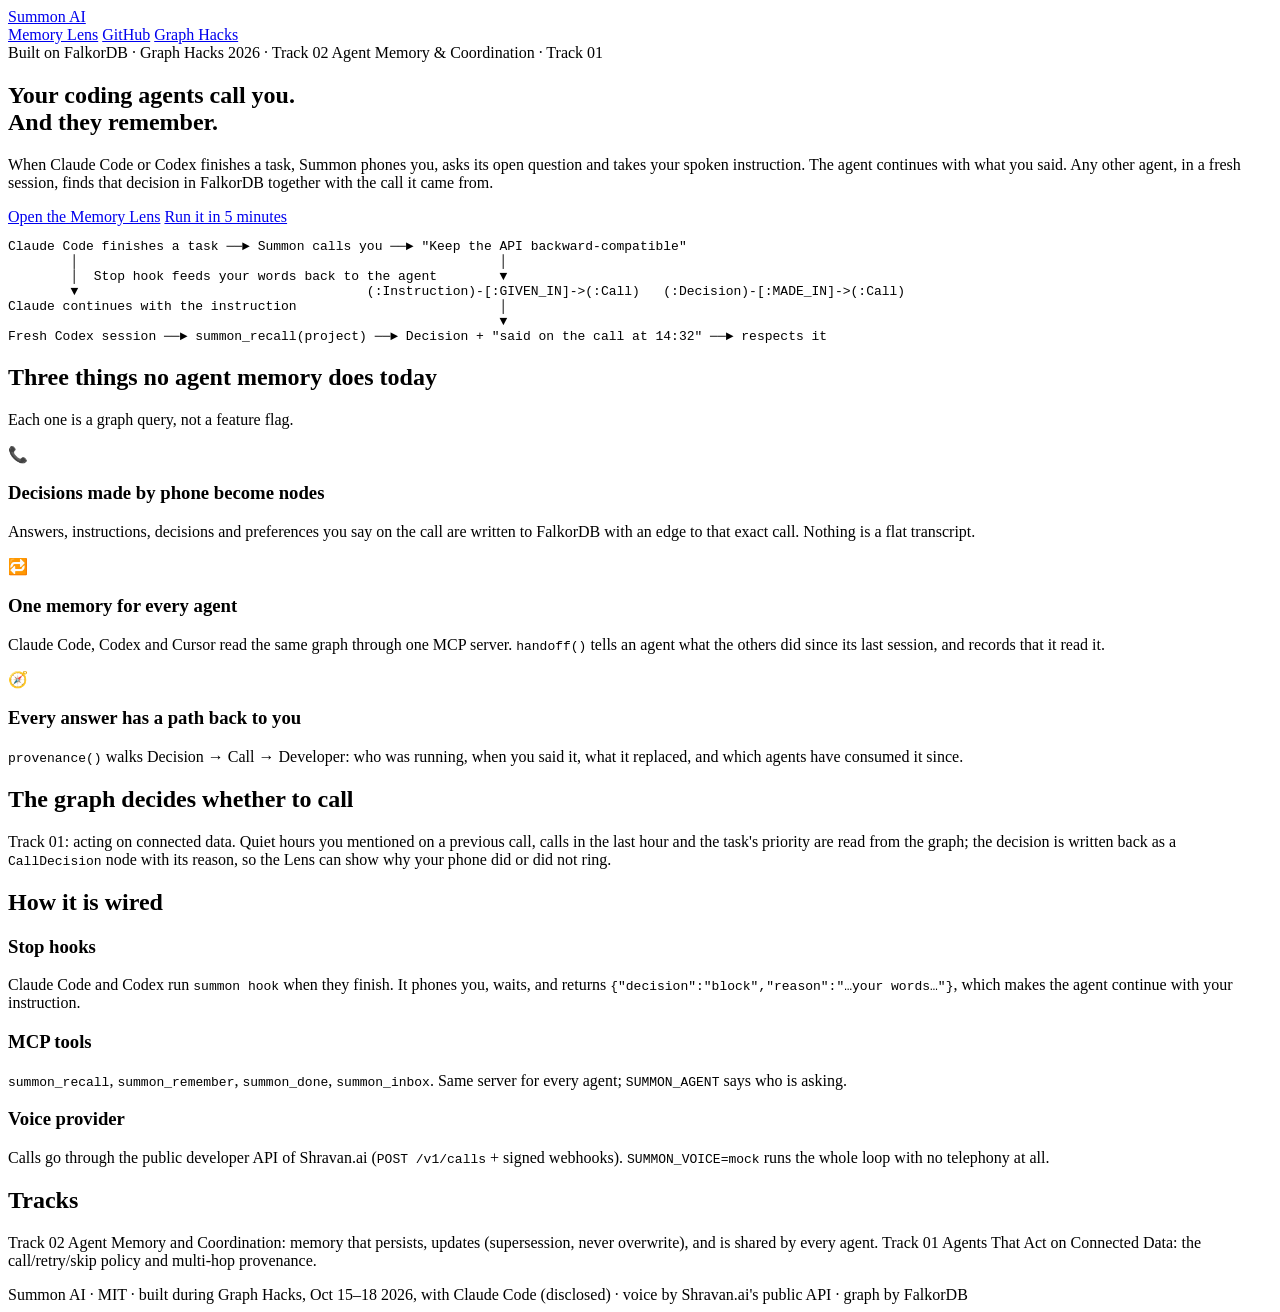
==== web/index.html @ 1d6774e5 "Stop-hook loop proven with Claude Code; Memory Lens, landing page, daemon, deploy files Real run: Cl" ====
<!doctype html>
<html lang="en">
<head>
<meta charset="utf-8">
<meta name="viewport" content="width=device-width, initial-scale=1">
<title>Summon AI</title>
<meta name="description" content="Your coding agents share one memory in FalkorDB, and every decision traces back to you, by phone.">
<link rel="preconnect" href="https://fonts.googleapis.com">
<link href="https://fonts.googleapis.com/css2?family=Inter:wght@400;500;600;800&family=JetBrains+Mono:wght@400;600&display=swap" rel="stylesheet">
<link rel="stylesheet" href="/static/styles.css">
</head>
<body>
<div class="wrap">
  <nav class="nav">
    <a class="brand" href="/"><span class="dot"></span>Summon AI</a>
    <div class="links">
      <a href="/lens">Memory Lens</a>
      <a href="https://github.com/Satvik20Pandey/summon-ai">GitHub</a>
      <a href="https://www.wemakedevs.org/hackathons/falkordb">Graph Hacks</a>
    </div>
  </nav>

  <section class="hero">
    <div class="pill">Built on FalkorDB · Graph Hacks 2026 · Track 02 Agent Memory &amp; Coordination · Track 01</div>
    <h1>Your coding agents <span>call you</span>.<br>And they <span>remember</span>.</h1>
    <p>When Claude Code or Codex finishes a task, Summon phones you, asks its open question and takes your spoken instruction. The agent continues with what you said. Any other agent, in a fresh session, finds that decision in FalkorDB together with the call it came from.</p>
    <a class="btn" href="/lens">Open the Memory Lens</a>
    <a class="btn ghost" href="https://github.com/Satvik20Pandey/summon-ai#run-it-locally-in-5-minutes-no-accounts-needed">Run it in 5 minutes</a>
  </section>

  <div class="flow"><pre>Claude Code finishes a task ──► Summon calls you ──► "Keep the API backward-compatible"
        │                                                      │
        │  Stop hook feeds your words back to the agent        ▼
        ▼                                     (:Instruction)-[:GIVEN_IN]->(:Call)   (:Decision)-[:MADE_IN]->(:Call)
Claude continues with the instruction                          │
                                                               ▼
Fresh Codex session ──► summon_recall(project) ──► Decision + "said on the call at 14:32" ──► respects it</pre></div>

  <h2>Three things no agent memory does today</h2>
  <p class="sub">Each one is a graph query, not a feature flag.</p>
  <div class="grid">
    <div class="card"><div class="k">📞</div><h3>Decisions made by phone become nodes</h3><p>Answers, instructions, decisions and preferences you say on the call are written to FalkorDB with an edge to that exact call. Nothing is a flat transcript.</p></div>
    <div class="card"><div class="k">🔁</div><h3>One memory for every agent</h3><p>Claude Code, Codex and Cursor read the same graph through one MCP server. <code>handoff()</code> tells an agent what the others did since its last session, and records that it read it.</p></div>
    <div class="card"><div class="k">🧭</div><h3>Every answer has a path back to you</h3><p><code>provenance()</code> walks Decision → Call → Developer: who was running, when you said it, what it replaced, and which agents have consumed it since.</p></div>
  </div>

  <h2>The graph decides whether to call</h2>
  <p class="sub">Track 01: acting on connected data. Quiet hours you mentioned on a previous call, calls in the last hour and the task's priority are read from the graph; the decision is written back as a <code>CallDecision</code> node with its reason, so the Lens can show why your phone did or did not ring.</p>

  <h2>How it is wired</h2>
  <div class="grid">
    <div class="card"><h3>Stop hooks</h3><p>Claude Code and Codex run <code>summon hook</code> when they finish. It phones you, waits, and returns <code>{"decision":"block","reason":"…your words…"}</code>, which makes the agent continue with your instruction.</p></div>
    <div class="card"><h3>MCP tools</h3><p><code>summon_recall</code>, <code>summon_remember</code>, <code>summon_done</code>, <code>summon_inbox</code>. Same server for every agent; <code>SUMMON_AGENT</code> says who is asking.</p></div>
    <div class="card"><h3>Voice provider</h3><p>Calls go through the public developer API of Shravan.ai (<code>POST /v1/calls</code> + signed webhooks). <code>SUMMON_VOICE=mock</code> runs the whole loop with no telephony at all.</p></div>
  </div>

  <h2>Tracks</h2>
  <p class="sub"><span class="tag t2">Track 02</span> Agent Memory and Coordination: memory that persists, updates (supersession, never overwrite), and is shared by every agent. <span class="tag t1">Track 01</span> Agents That Act on Connected Data: the call/retry/skip policy and multi-hop provenance.</p>

  <div class="footer">Summon AI · MIT · built during Graph Hacks, Oct 15–18 2026, with Claude Code (disclosed) · voice by Shravan.ai's public API · graph by FalkorDB</div>
</div>
</body>
</html>
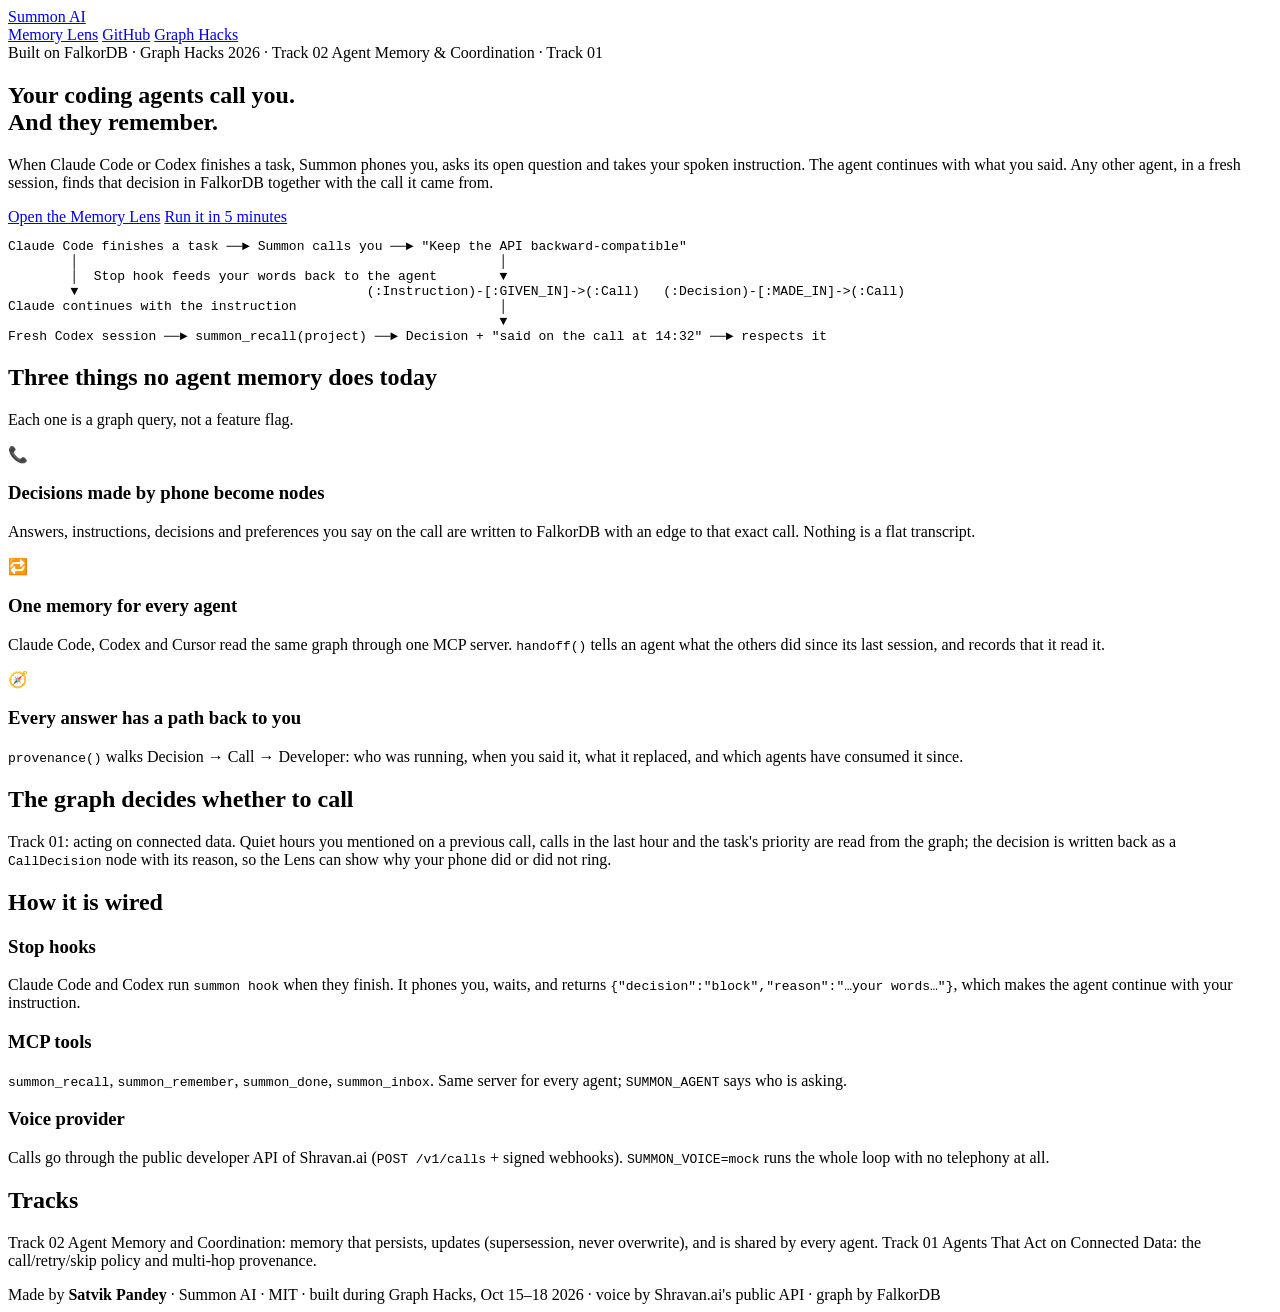
==== commit fb4a6bd1: "Author credits; stop tracking machine-specific agent configs in the demo repo" ====
--- a/web/index.html
+++ b/web/index.html
@@ -15,7 +15,7 @@
     <a class="brand" href="/"><span class="dot"></span>Summon AI</a>
     <div class="links">
       <a href="/lens">Memory Lens</a>
-      <a href="https://github.com/Satvik20Pandey/summon-ai">GitHub</a>
+      <a href="https://github.com/Satvik20Pandey/Summon-AI">GitHub</a>
       <a href="https://www.wemakedevs.org/hackathons/falkordb">Graph Hacks</a>
     </div>
   </nav>
@@ -25,7 +25,7 @@
     <h1>Your coding agents <span>call you</span>.<br>And they <span>remember</span>.</h1>
     <p>When Claude Code or Codex finishes a task, Summon phones you, asks its open question and takes your spoken instruction. The agent continues with what you said. Any other agent, in a fresh session, finds that decision in FalkorDB together with the call it came from.</p>
     <a class="btn" href="/lens">Open the Memory Lens</a>
-    <a class="btn ghost" href="https://github.com/Satvik20Pandey/summon-ai#run-it-locally-in-5-minutes-no-accounts-needed">Run it in 5 minutes</a>
+    <a class="btn ghost" href="https://github.com/Satvik20Pandey/Summon-AI#run-it-locally-in-5-minutes-no-accounts-needed">Run it in 5 minutes</a>
   </section>
 
   <div class="flow"><pre>Claude Code finishes a task ──► Summon calls you ──► "Keep the API backward-compatible"
@@ -57,7 +57,7 @@
   <h2>Tracks</h2>
   <p class="sub"><span class="tag t2">Track 02</span> Agent Memory and Coordination: memory that persists, updates (supersession, never overwrite), and is shared by every agent. <span class="tag t1">Track 01</span> Agents That Act on Connected Data: the call/retry/skip policy and multi-hop provenance.</p>
 
-  <div class="footer">Summon AI · MIT · built during Graph Hacks, Oct 15–18 2026, with Claude Code (disclosed) · voice by Shravan.ai's public API · graph by FalkorDB</div>
+  <div class="footer">Made by <b>Satvik Pandey</b> · Summon AI · MIT · built during Graph Hacks, Oct 15–18 2026 · voice by Shravan.ai's public API · graph by FalkorDB</div>
 </div>
 </body>
 </html>
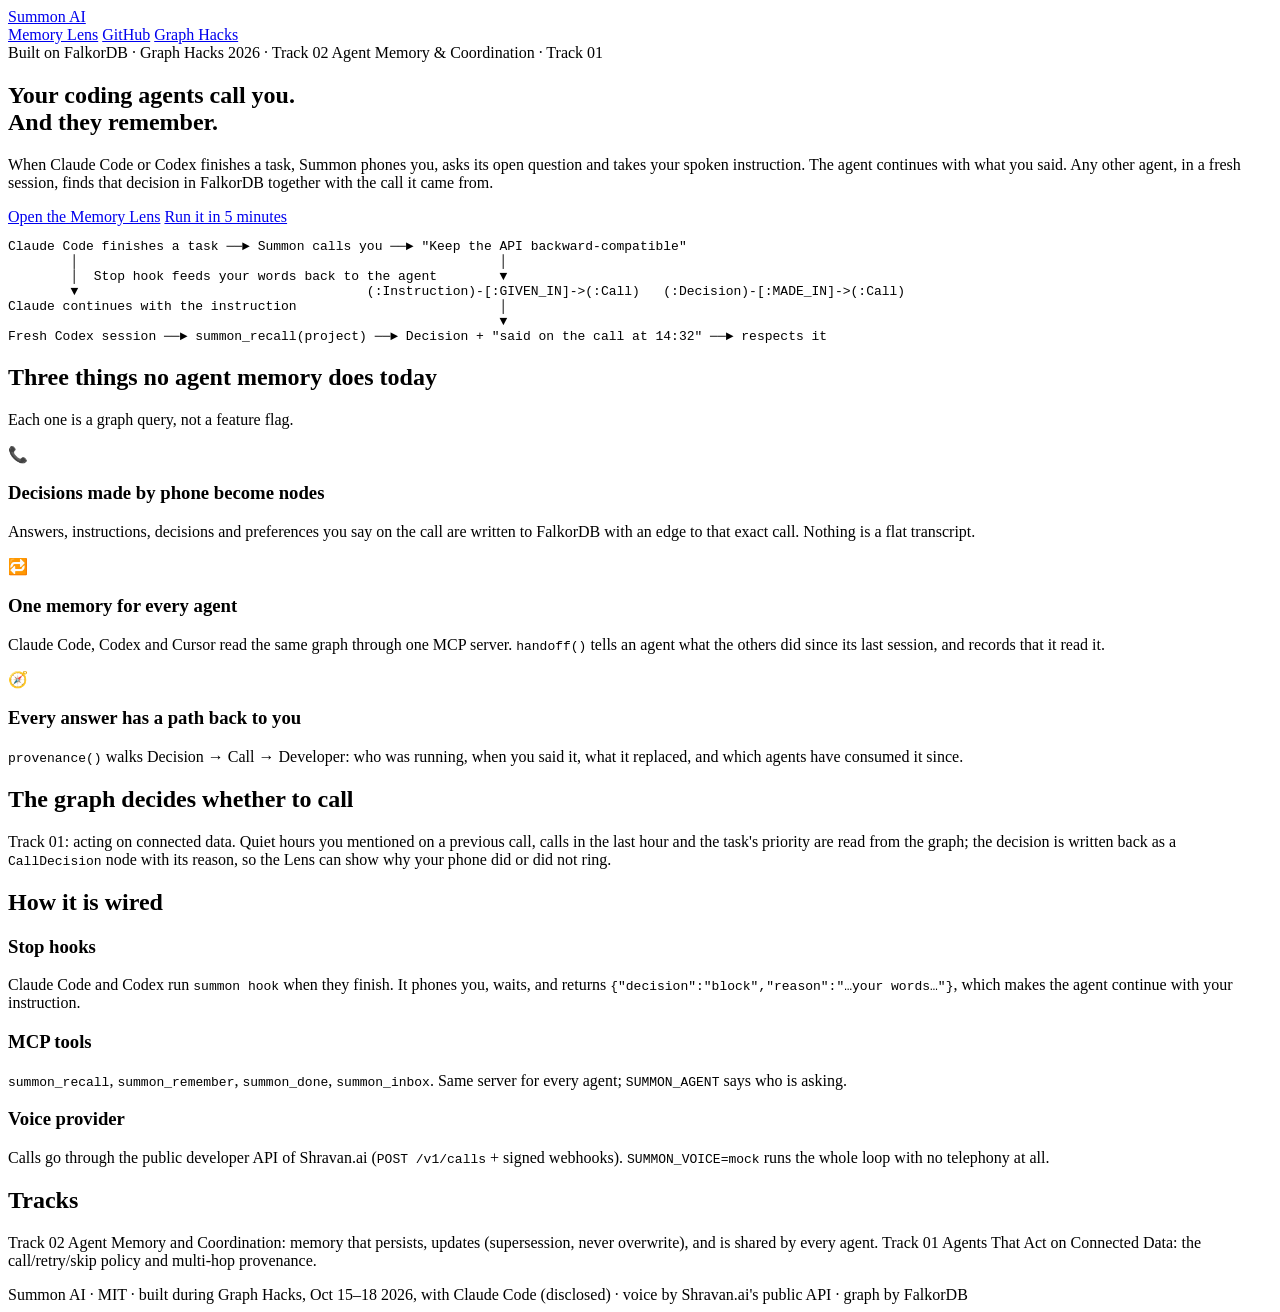
==== commit 5e6b28db: "Merge pull request #1 from Satvik20Pandey/feature/voice-loop Feature/voice loop" ====
--- a/web/index.html
+++ b/web/index.html
@@ -15,7 +15,7 @@
     <a class="brand" href="/"><span class="dot"></span>Summon AI</a>
     <div class="links">
       <a href="/lens">Memory Lens</a>
-      <a href="https://github.com/Satvik20Pandey/Summon-AI">GitHub</a>
+      <a href="https://github.com/Satvik20Pandey/summon-ai">GitHub</a>
       <a href="https://www.wemakedevs.org/hackathons/falkordb">Graph Hacks</a>
     </div>
   </nav>
@@ -25,7 +25,7 @@
     <h1>Your coding agents <span>call you</span>.<br>And they <span>remember</span>.</h1>
     <p>When Claude Code or Codex finishes a task, Summon phones you, asks its open question and takes your spoken instruction. The agent continues with what you said. Any other agent, in a fresh session, finds that decision in FalkorDB together with the call it came from.</p>
     <a class="btn" href="/lens">Open the Memory Lens</a>
-    <a class="btn ghost" href="https://github.com/Satvik20Pandey/Summon-AI#run-it-locally-in-5-minutes-no-accounts-needed">Run it in 5 minutes</a>
+    <a class="btn ghost" href="https://github.com/Satvik20Pandey/summon-ai#run-it-locally-in-5-minutes-no-accounts-needed">Run it in 5 minutes</a>
   </section>
 
   <div class="flow"><pre>Claude Code finishes a task ──► Summon calls you ──► "Keep the API backward-compatible"
@@ -57,7 +57,7 @@
   <h2>Tracks</h2>
   <p class="sub"><span class="tag t2">Track 02</span> Agent Memory and Coordination: memory that persists, updates (supersession, never overwrite), and is shared by every agent. <span class="tag t1">Track 01</span> Agents That Act on Connected Data: the call/retry/skip policy and multi-hop provenance.</p>
 
-  <div class="footer">Made by <b>Satvik Pandey</b> · Summon AI · MIT · built during Graph Hacks, Oct 15–18 2026 · voice by Shravan.ai's public API · graph by FalkorDB</div>
+  <div class="footer">Summon AI · MIT · built during Graph Hacks, Oct 15–18 2026, with Claude Code (disclosed) · voice by Shravan.ai's public API · graph by FalkorDB</div>
 </div>
 </body>
 </html>
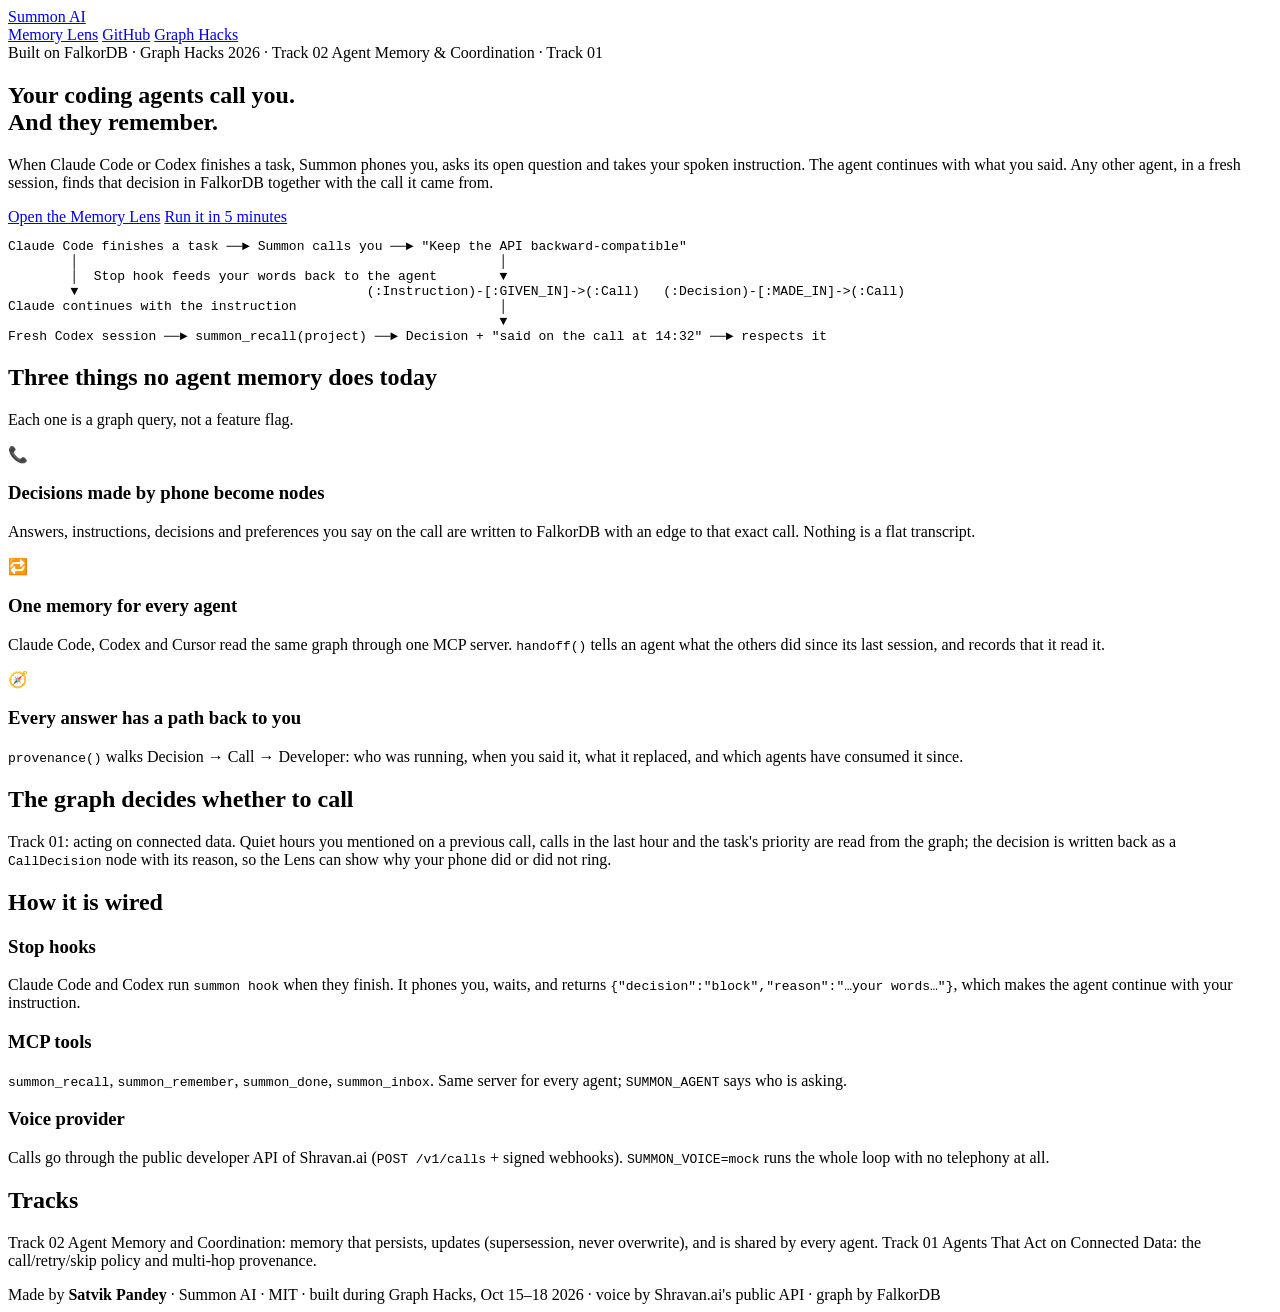
==== commit 63f8a244: "Merge pull request #2 from Satvik20Pandey/feature/inbound-docs Feature/inbound docs" ====
--- a/web/index.html
+++ b/web/index.html
@@ -15,7 +15,7 @@
     <a class="brand" href="/"><span class="dot"></span>Summon AI</a>
     <div class="links">
       <a href="/lens">Memory Lens</a>
-      <a href="https://github.com/Satvik20Pandey/summon-ai">GitHub</a>
+      <a href="https://github.com/Satvik20Pandey/Summon-AI">GitHub</a>
       <a href="https://www.wemakedevs.org/hackathons/falkordb">Graph Hacks</a>
     </div>
   </nav>
@@ -25,7 +25,7 @@
     <h1>Your coding agents <span>call you</span>.<br>And they <span>remember</span>.</h1>
     <p>When Claude Code or Codex finishes a task, Summon phones you, asks its open question and takes your spoken instruction. The agent continues with what you said. Any other agent, in a fresh session, finds that decision in FalkorDB together with the call it came from.</p>
     <a class="btn" href="/lens">Open the Memory Lens</a>
-    <a class="btn ghost" href="https://github.com/Satvik20Pandey/summon-ai#run-it-locally-in-5-minutes-no-accounts-needed">Run it in 5 minutes</a>
+    <a class="btn ghost" href="https://github.com/Satvik20Pandey/Summon-AI#run-it-locally-in-5-minutes-no-accounts-needed">Run it in 5 minutes</a>
   </section>
 
   <div class="flow"><pre>Claude Code finishes a task ──► Summon calls you ──► "Keep the API backward-compatible"
@@ -57,7 +57,7 @@
   <h2>Tracks</h2>
   <p class="sub"><span class="tag t2">Track 02</span> Agent Memory and Coordination: memory that persists, updates (supersession, never overwrite), and is shared by every agent. <span class="tag t1">Track 01</span> Agents That Act on Connected Data: the call/retry/skip policy and multi-hop provenance.</p>
 
-  <div class="footer">Summon AI · MIT · built during Graph Hacks, Oct 15–18 2026, with Claude Code (disclosed) · voice by Shravan.ai's public API · graph by FalkorDB</div>
+  <div class="footer">Made by <b>Satvik Pandey</b> · Summon AI · MIT · built during Graph Hacks, Oct 15–18 2026 · voice by Shravan.ai's public API · graph by FalkorDB</div>
 </div>
 </body>
 </html>
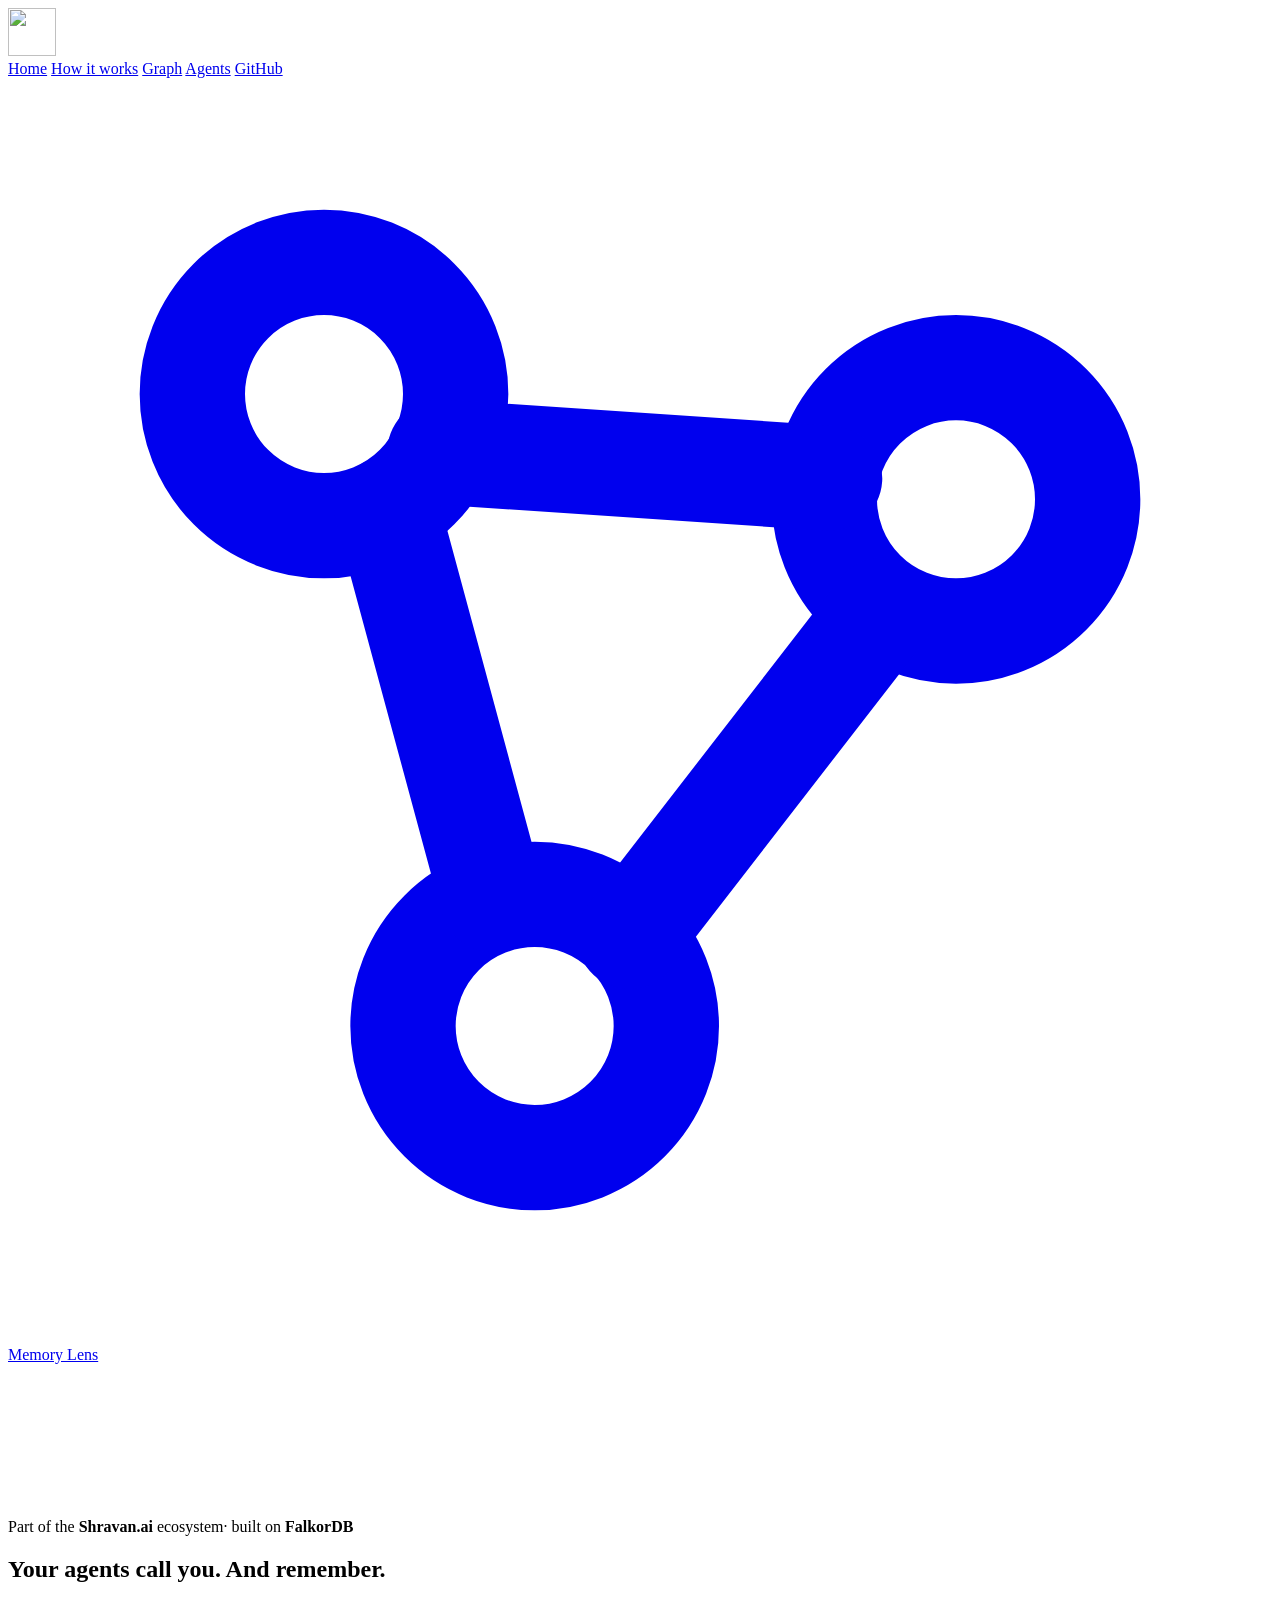
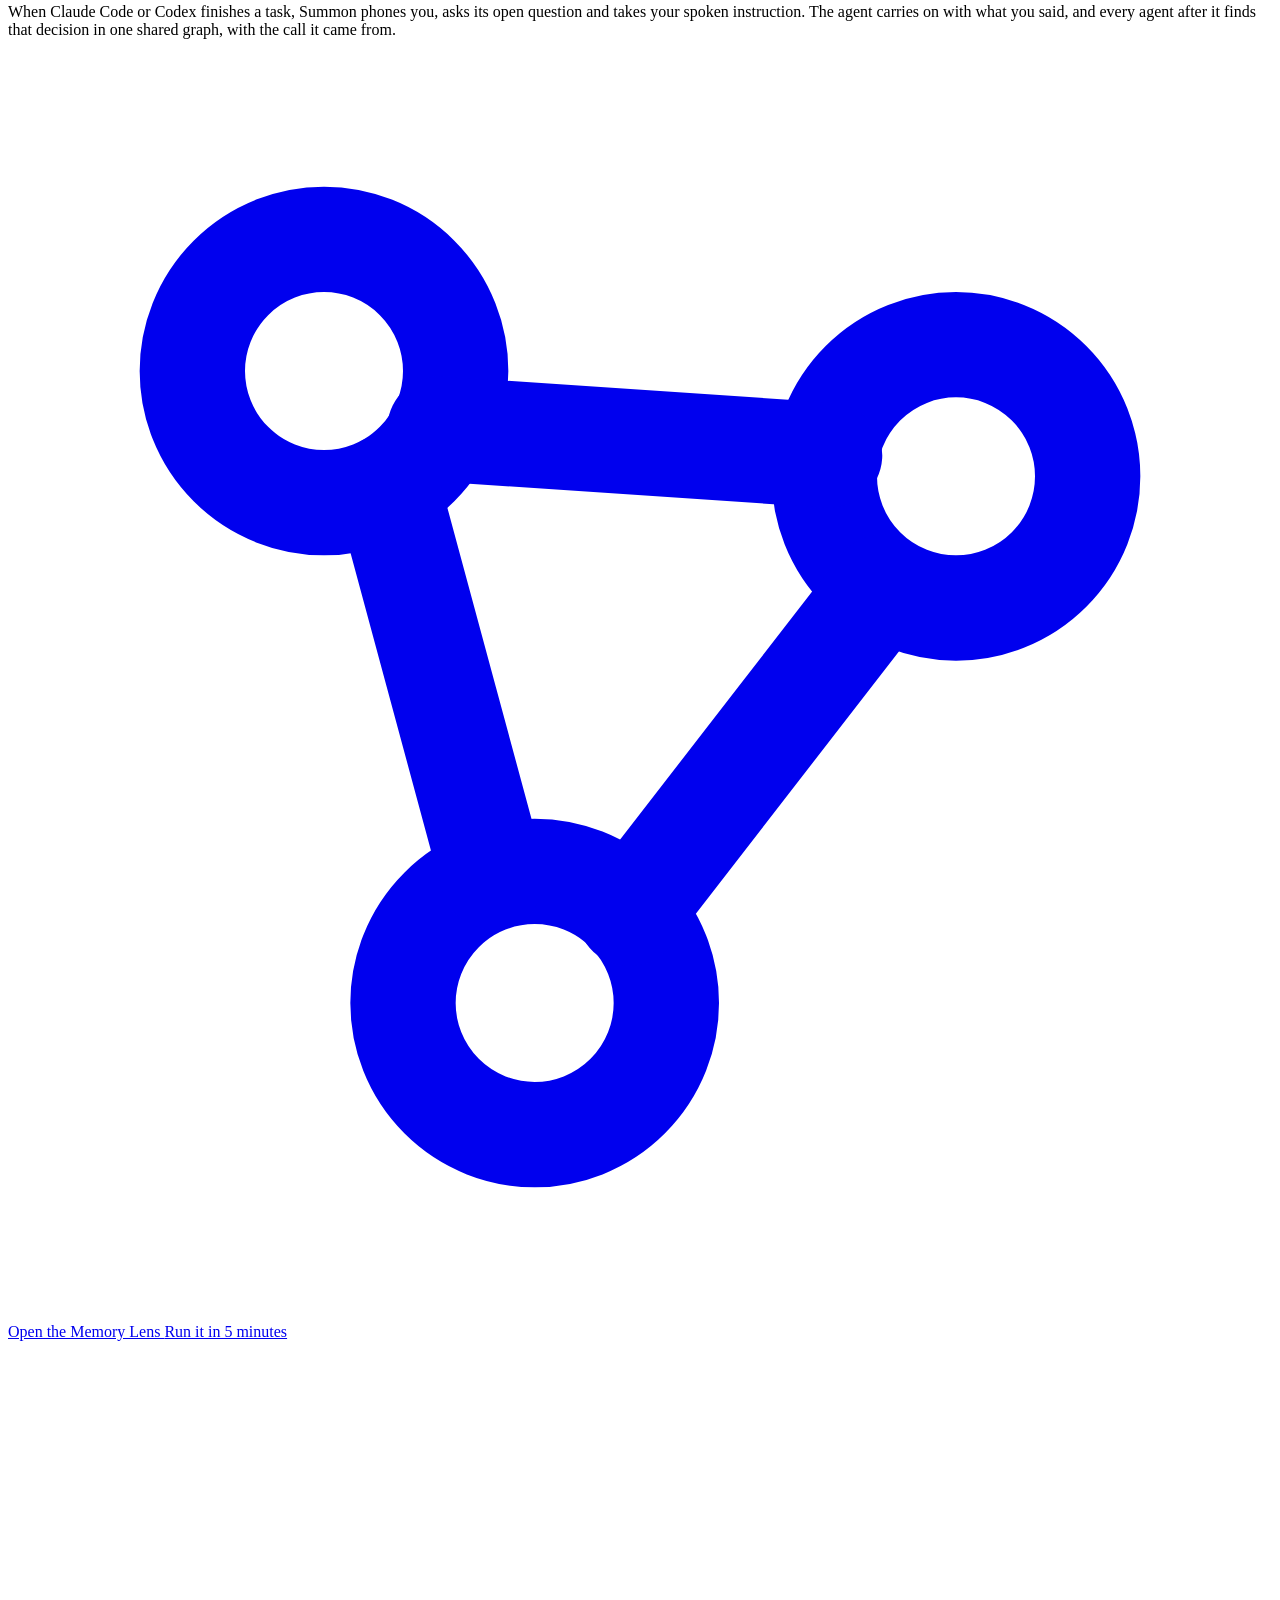
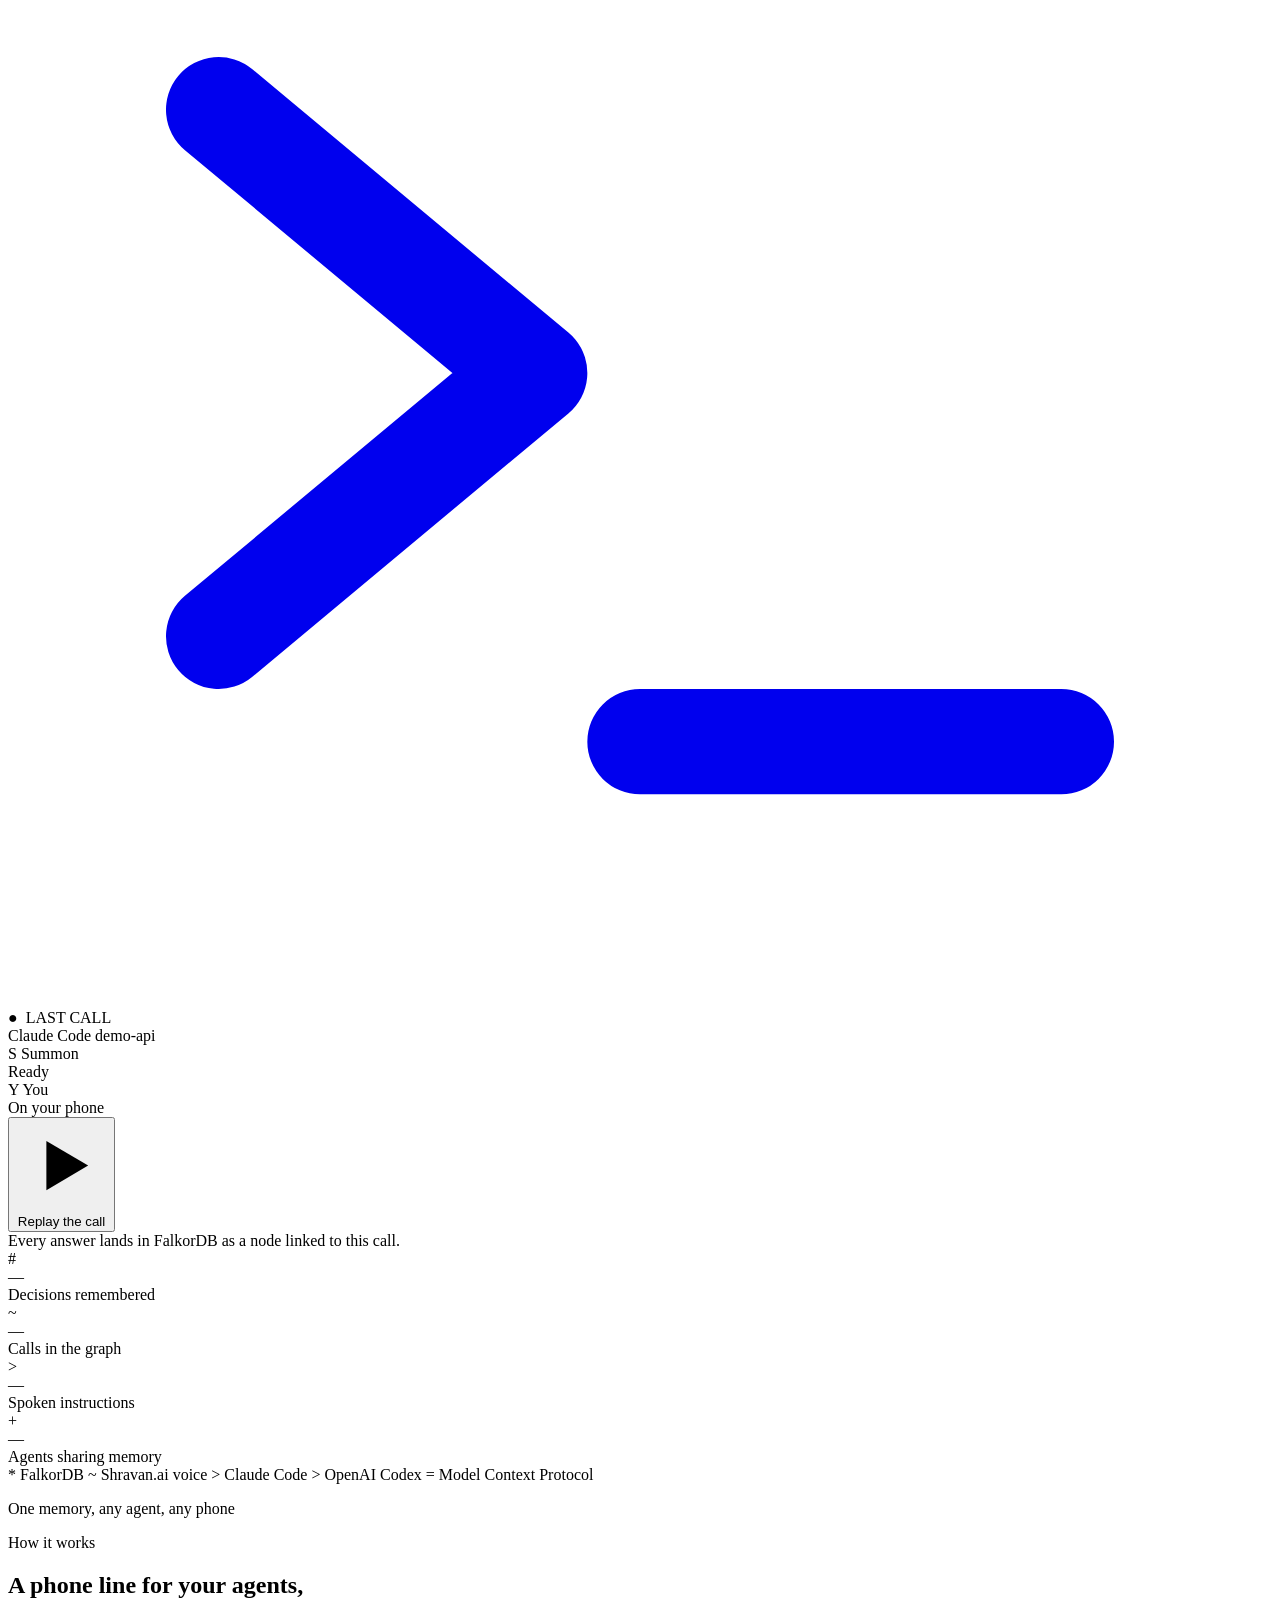
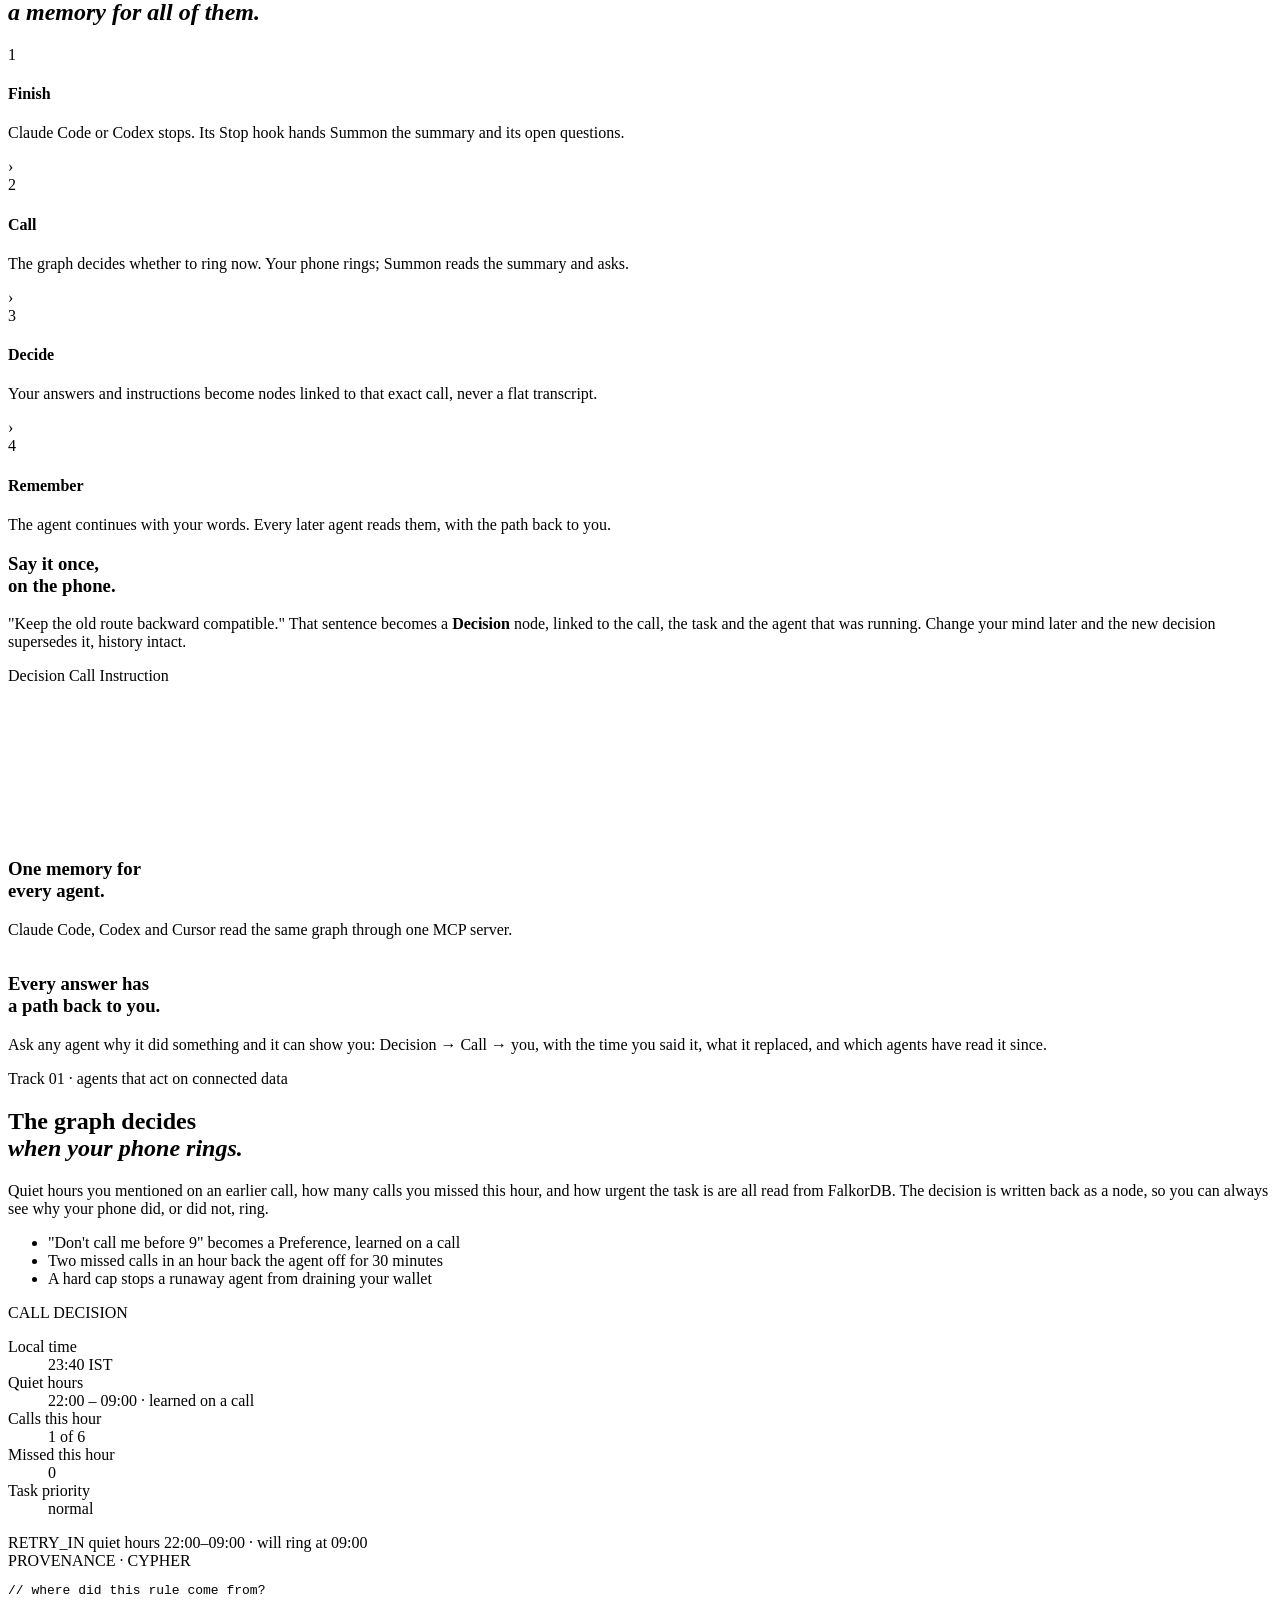
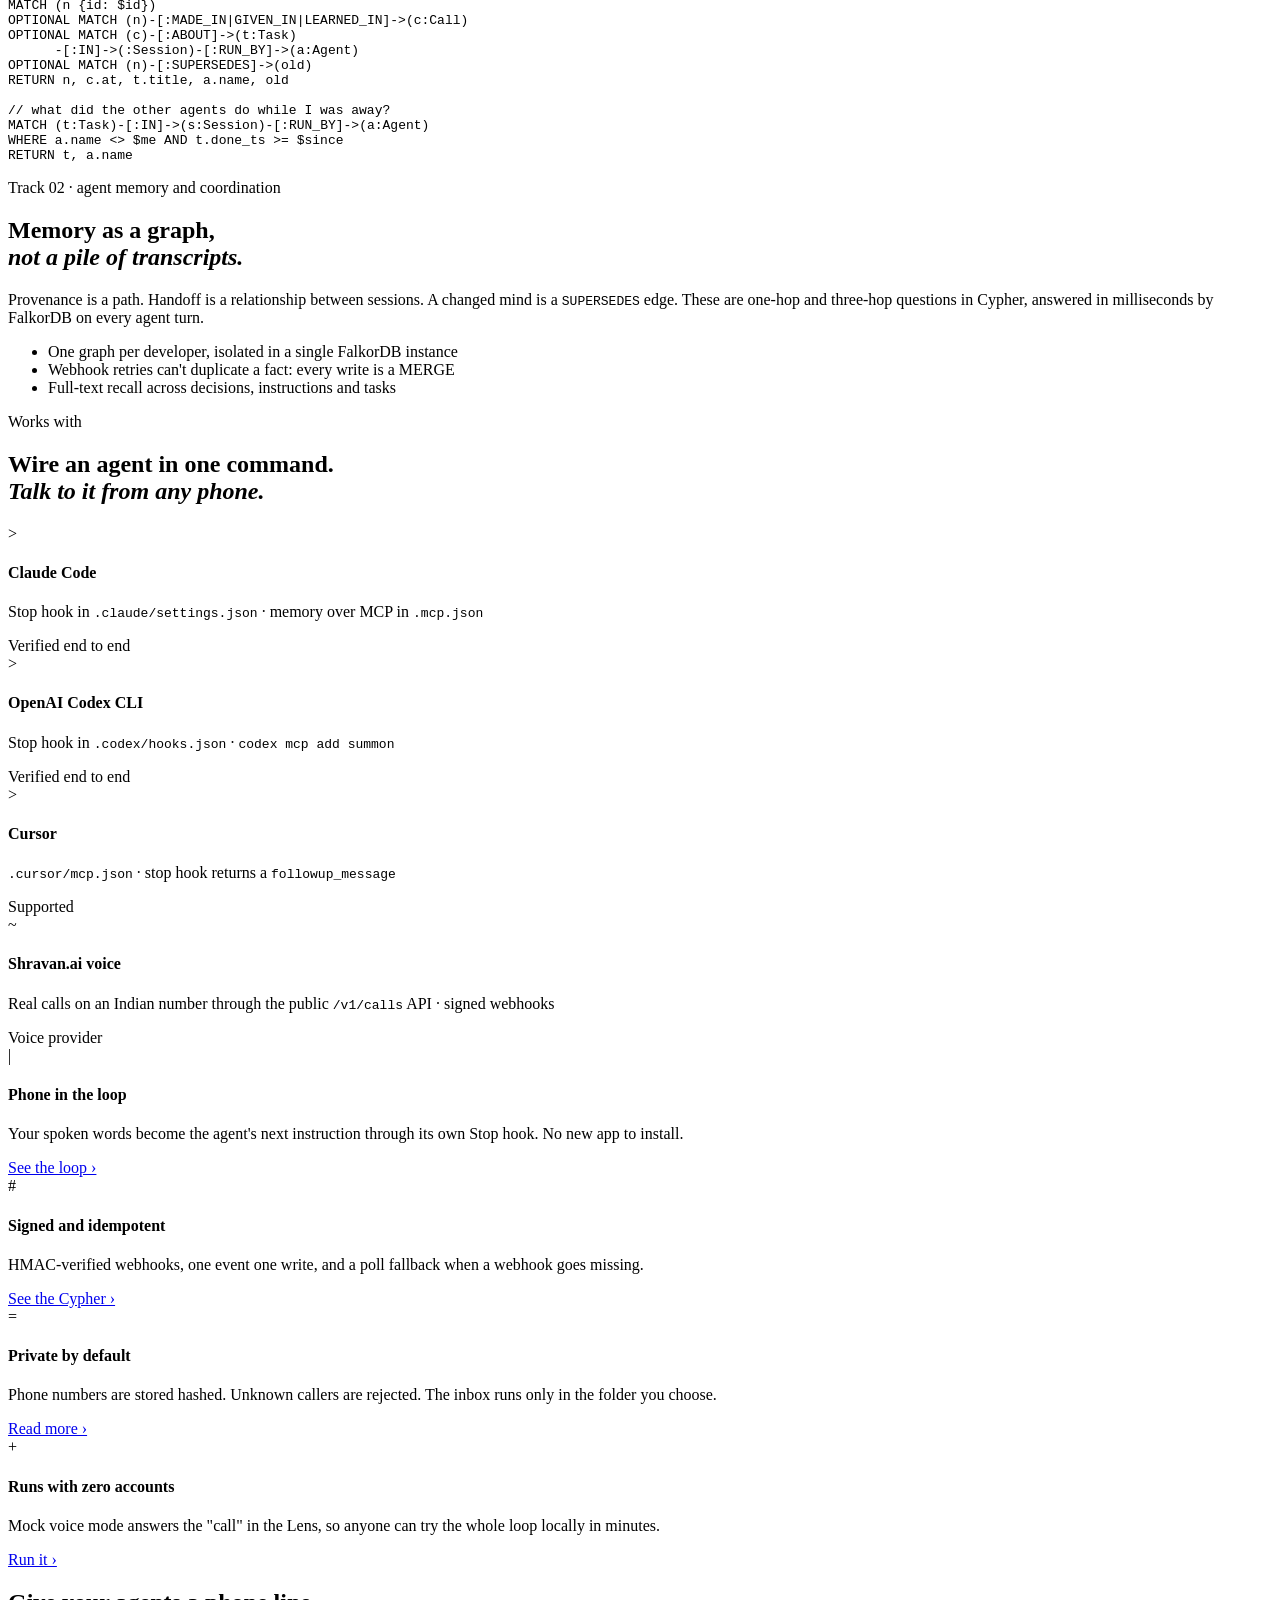
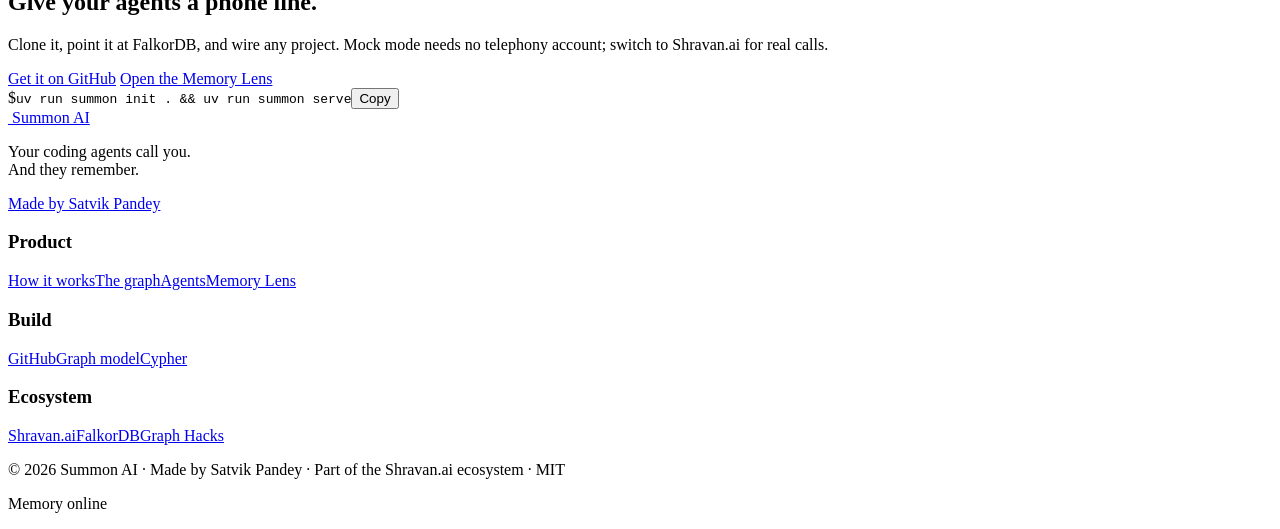
==== commit 75cd989d: "New UI in the Shravan.ai design system: landing page and Memory Lens Landing: dot-matrix signal fiel" ====
--- a/web/index.html
+++ b/web/index.html
@@ -1,63 +1,299 @@
-<!doctype html>
+<!DOCTYPE html>
 <html lang="en">
 <head>
-<meta charset="utf-8">
-<meta name="viewport" content="width=device-width, initial-scale=1">
-<title>Summon AI</title>
-<meta name="description" content="Your coding agents share one memory in FalkorDB, and every decision traces back to you, by phone.">
-<link rel="preconnect" href="https://fonts.googleapis.com">
-<link href="https://fonts.googleapis.com/css2?family=Inter:wght@400;500;600;800&family=JetBrains+Mono:wght@400;600&display=swap" rel="stylesheet">
-<link rel="stylesheet" href="/static/styles.css">
+  <meta charset="UTF-8">
+  <meta name="viewport" content="width=device-width, initial-scale=1.0, viewport-fit=cover">
+  <title>Summon AI — your coding agents call you, and remember</title>
+  <meta name="description" content="When Claude Code or Codex finishes a task, Summon phones you, takes your spoken instruction, and stores every decision in a FalkorDB graph that every agent shares. Part of the Shravan.ai ecosystem. Made by Satvik Pandey.">
+  <meta name="theme-color" content="#000000">
+  <meta name="author" content="Satvik Pandey">
+  <meta property="og:title" content="Summon AI — your coding agents call you, and remember">
+  <meta property="og:description" content="Phone-in-the-loop for coding agents, with one shared memory in FalkorDB.">
+  <meta property="og:type" content="website">
+  <link rel="icon" type="image/svg+xml" href="/static/img/logo.svg">
+  <link rel="preload" href="/static/fonts/inter-latin.woff2" as="font" type="font/woff2" crossorigin>
+  <link rel="preload" href="/static/fonts/doto-700-latin.woff2" as="font" type="font/woff2" crossorigin>
+  <link rel="stylesheet" href="/static/css/fonts.css?v=3">
+  <link rel="stylesheet" href="/static/css/summon.css?v=3">
+  <script defer src="/static/js/common.js?v=3"></script>
+  <script defer src="/static/js/landing.js?v=3"></script>
 </head>
-<body>
-<div class="wrap">
-  <nav class="nav">
-    <a class="brand" href="/"><span class="dot"></span>Summon AI</a>
-    <div class="links">
-      <a href="/lens">Memory Lens</a>
-      <a href="https://github.com/Satvik20Pandey/Summon-AI">GitHub</a>
-      <a href="https://www.wemakedevs.org/hackathons/falkordb">Graph Hacks</a>
-    </div>
-  </nav>
-
-  <section class="hero">
-    <div class="pill">Built on FalkorDB · Graph Hacks 2026 · Track 02 Agent Memory &amp; Coordination · Track 01</div>
-    <h1>Your coding agents <span>call you</span>.<br>And they <span>remember</span>.</h1>
-    <p>When Claude Code or Codex finishes a task, Summon phones you, asks its open question and takes your spoken instruction. The agent continues with what you said. Any other agent, in a fresh session, finds that decision in FalkorDB together with the call it came from.</p>
-    <a class="btn" href="/lens">Open the Memory Lens</a>
-    <a class="btn ghost" href="https://github.com/Satvik20Pandey/Summon-AI#run-it-locally-in-5-minutes-no-accounts-needed">Run it in 5 minutes</a>
-  </section>
-
-  <div class="flow"><pre>Claude Code finishes a task ──► Summon calls you ──► "Keep the API backward-compatible"
-        │                                                      │
-        │  Stop hook feeds your words back to the agent        ▼
-        ▼                                     (:Instruction)-[:GIVEN_IN]->(:Call)   (:Decision)-[:MADE_IN]->(:Call)
-Claude continues with the instruction                          │
-                                                               ▼
-Fresh Codex session ──► summon_recall(project) ──► Decision + "said on the call at 14:32" ──► respects it</pre></div>
-
-  <h2>Three things no agent memory does today</h2>
-  <p class="sub">Each one is a graph query, not a feature flag.</p>
-  <div class="grid">
-    <div class="card"><div class="k">📞</div><h3>Decisions made by phone become nodes</h3><p>Answers, instructions, decisions and preferences you say on the call are written to FalkorDB with an edge to that exact call. Nothing is a flat transcript.</p></div>
-    <div class="card"><div class="k">🔁</div><h3>One memory for every agent</h3><p>Claude Code, Codex and Cursor read the same graph through one MCP server. <code>handoff()</code> tells an agent what the others did since its last session, and records that it read it.</p></div>
-    <div class="card"><div class="k">🧭</div><h3>Every answer has a path back to you</h3><p><code>provenance()</code> walks Decision → Call → Developer: who was running, when you said it, what it replaced, and which agents have consumed it since.</p></div>
-  </div>
-
-  <h2>The graph decides whether to call</h2>
-  <p class="sub">Track 01: acting on connected data. Quiet hours you mentioned on a previous call, calls in the last hour and the task's priority are read from the graph; the decision is written back as a <code>CallDecision</code> node with its reason, so the Lens can show why your phone did or did not ring.</p>
-
-  <h2>How it is wired</h2>
-  <div class="grid">
-    <div class="card"><h3>Stop hooks</h3><p>Claude Code and Codex run <code>summon hook</code> when they finish. It phones you, waits, and returns <code>{"decision":"block","reason":"…your words…"}</code>, which makes the agent continue with your instruction.</p></div>
-    <div class="card"><h3>MCP tools</h3><p><code>summon_recall</code>, <code>summon_remember</code>, <code>summon_done</code>, <code>summon_inbox</code>. Same server for every agent; <code>SUMMON_AGENT</code> says who is asking.</p></div>
-    <div class="card"><h3>Voice provider</h3><p>Calls go through the public developer API of Shravan.ai (<code>POST /v1/calls</code> + signed webhooks). <code>SUMMON_VOICE=mock</code> runs the whole loop with no telephony at all.</p></div>
-  </div>
-
-  <h2>Tracks</h2>
-  <p class="sub"><span class="tag t2">Track 02</span> Agent Memory and Coordination: memory that persists, updates (supersession, never overwrite), and is shared by every agent. <span class="tag t1">Track 01</span> Agents That Act on Connected Data: the call/retry/skip policy and multi-hop provenance.</p>
-
-  <div class="footer">Made by <b>Satvik Pandey</b> · Summon AI · MIT · built during Graph Hacks, Oct 15–18 2026 · voice by Shravan.ai's public API · graph by FalkorDB</div>
-</div>
+<body id="top">
+
+<!-- ═══ Header ═════════════════════════════════════════════════════════════ -->
+<header class="hdr" id="hdr">
+  <div class="hdr-row">
+    <a href="/" class="logo-btn" aria-label="Summon AI home"><img src="/static/img/logo.svg" alt="" width="48" height="48"></a>
+    <nav class="nav-pill" aria-label="Primary">
+      <a href="#top" class="nav-link active">Home</a>
+      <a href="#how" class="nav-link">How it works</a>
+      <a href="#graph" class="nav-link">Graph</a>
+      <a href="#agents" class="nav-link opt">Agents</a>
+      <a href="https://github.com/Satvik20Pandey/Summon-AI" class="nav-link opt" target="_blank" rel="noopener noreferrer">GitHub</a>
+    </nav>
+    <a class="pill-dark" href="/lens">
+      <svg class="icon" viewBox="0 0 24 24" fill="none" stroke="currentColor" stroke-width="2" stroke-linecap="round" stroke-linejoin="round" aria-hidden="true"><circle cx="6" cy="6" r="2.5"/><circle cx="18" cy="8" r="2.5"/><circle cx="10" cy="18" r="2.5"/><path d="M8.2 7.1 15.6 7.6M7.2 8.2l2 7.4M16.6 10.1l-4.8 6.2"/></svg>
+      <span class="lbl">Memory Lens</span>
+    </a>
+  </div>
+</header>
+
+<!-- ═══ Hero ═══════════════════════════════════════════════════════════════ -->
+<section class="hero">
+  <div class="bg" aria-hidden="true"><canvas id="signal-field"></canvas></div>
+  <div class="hero-inner">
+    <div class="hero-copy">
+      <div class="status-pill anim" style="--d:.05s">
+        <span class="dot-live"></span>
+        <span>Part of the <b>Shravan.ai</b> ecosystem</span><span class="pill-more">· built on <b>FalkorDB</b></span>
+      </div>
+      <h1 class="headline">
+        <span>Your agents</span>
+        <span>call you.</span>
+        <span>And remember.</span>
+      </h1>
+      <p class="subhead anim" style="--d:.5s">
+        When Claude Code or Codex finishes a task, Summon phones you, asks its open question and
+        takes your spoken instruction. The agent carries on with what you said, and every agent
+        after it finds that decision in one shared graph, with the call it came from.
+      </p>
+      <div class="cta-row anim" style="--d:.62s">
+        <a class="btn-white" href="/lens">
+          <svg class="icon" viewBox="0 0 24 24" fill="none" stroke="currentColor" stroke-width="2" stroke-linecap="round" stroke-linejoin="round" aria-hidden="true"><circle cx="6" cy="6" r="2.5"/><circle cx="18" cy="8" r="2.5"/><circle cx="10" cy="18" r="2.5"/><path d="M8.2 7.1 15.6 7.6M7.2 8.2l2 7.4M16.6 10.1l-4.8 6.2"/></svg>
+          Open the Memory Lens
+        </a>
+        <a class="btn-ghost" href="#run">
+          Run it in 5 minutes
+          <svg class="icon" viewBox="0 0 24 24" fill="none" stroke="currentColor" stroke-width="2" stroke-linecap="round" stroke-linejoin="round" aria-hidden="true"><path d="M4 17l6-5-6-5M12 19h8"/></svg>
+        </a>
+      </div>
+    </div>
+
+    <!-- Replays the most recent real call stored in the graph (or a sample if none). -->
+    <div id="call-card" class="call-card anim" style="--d:.42s" aria-label="Call replay">
+      <div class="call-top">
+        <span class="call-tag"><b>●</b>&nbsp; <span id="call-tag-text">LAST CALL</span></span>
+        <div class="pills" id="call-pills">
+          <span class="pill-toggle is-on" id="pill-agent">Claude Code</span>
+          <span class="pill-toggle" id="pill-project">demo-api</span>
+        </div>
+      </div>
+      <div class="speakers">
+        <div id="sp-agent" class="speaker agent">
+          <div class="speaker-name"><span class="avatar">S</span> Summon</div>
+          <div class="speaker-state" id="st-agent">Ready</div>
+          <div class="wave" id="wv-agent"><i></i><i></i><i></i><i></i><i></i><i></i><i></i><i></i><i></i><i></i><i></i><i></i><i></i><i></i></div>
+        </div>
+        <div id="sp-caller" class="speaker caller">
+          <div class="speaker-name"><span class="avatar" id="caller-initial">Y</span> <span id="caller-name">You</span></div>
+          <div class="speaker-state" id="st-caller">On your phone</div>
+          <div class="wave" id="wv-caller"><i></i><i></i><i></i><i></i><i></i><i></i><i></i><i></i><i></i><i></i><i></i><i></i><i></i><i></i></div>
+        </div>
+      </div>
+      <div id="transcript" class="transcript" aria-live="polite"></div>
+      <div class="call-actions">
+        <button id="replay-btn" class="play-btn" type="button">
+          <svg class="icon" viewBox="0 0 24 24" fill="currentColor" aria-hidden="true"><path d="M8 5.5v13l11-6.5z"/></svg>
+          <span>Replay the call</span>
+        </button>
+      </div>
+      <div class="call-note" id="call-note">Every answer lands in FalkorDB as a node linked to this call.</div>
+    </div>
+  </div>
+
+  <div class="stats" aria-label="Live memory">
+    <div class="stat anim" style="--d:.7s"><div class="glyph">#</div><div class="val" data-stat="Decision">—</div><div class="lbl">Decisions remembered</div></div>
+    <div class="stat anim" style="--d:.78s"><div class="glyph">~</div><div class="val" data-stat="Call">—</div><div class="lbl">Calls in the graph</div></div>
+    <div class="stat anim" style="--d:.86s"><div class="glyph">&gt;</div><div class="val" data-stat="Instruction">—</div><div class="lbl">Spoken instructions</div></div>
+    <div class="stat anim" style="--d:.94s"><div class="glyph">+</div><div class="val" data-stat="Agent">—</div><div class="lbl">Agents sharing memory</div></div>
+  </div>
+</section>
+
+<!-- ═══ Ecosystem ══════════════════════════════════════════════════════════ -->
+<section class="ecosystem" aria-label="Built with">
+  <div class="wrap">
+    <div class="eco-row">
+      <span class="eco-item"><span class="glyph">*</span> FalkorDB</span>
+      <span class="eco-item"><span class="glyph">~</span> Shravan.ai voice</span>
+      <span class="eco-item"><span class="glyph">&gt;</span> Claude Code</span>
+      <span class="eco-item"><span class="glyph">&gt;</span> OpenAI Codex</span>
+      <span class="eco-item"><span class="glyph">=</span> Model Context Protocol</span>
+    </div>
+    <p class="eco-kicker">One memory, any agent, any phone</p>
+  </div>
+</section>
+
+<!-- ═══ How it works ═══════════════════════════════════════════════════════ -->
+<section id="how" class="section">
+  <div class="wrap">
+    <p class="eyebrow reveal center" style="margin-bottom:14px">How it works</p>
+    <h2 class="section-title reveal" style="--d:.05s">A phone line for your agents,<br><em>a memory for all of them.</em></h2>
+
+    <div class="pipeline reveal" style="--d:.1s">
+      <div class="pipe"><div class="glyph">1</div><h4>Finish</h4><p>Claude Code or Codex stops. Its Stop hook hands Summon the summary and its open questions.</p><span class="arrow">›</span></div>
+      <div class="pipe"><div class="glyph">2</div><h4>Call</h4><p>The graph decides whether to ring now. Your phone rings; Summon reads the summary and asks.</p><span class="arrow">›</span></div>
+      <div class="pipe"><div class="glyph">3</div><h4>Decide</h4><p>Your answers and instructions become nodes linked to that exact call, never a flat transcript.</p><span class="arrow">›</span></div>
+      <div class="pipe"><div class="glyph">4</div><h4>Remember</h4><p>The agent continues with your words. Every later agent reads them, with the path back to you.</p></div>
+    </div>
+
+    <div class="cards">
+      <div class="card pad reveal" style="--d:.05s">
+        <div class="blob blob-l"></div>
+        <div class="card-in">
+          <h3>Say it once,<br>on the phone.</h3>
+          <p class="mid">"Keep the old route backward compatible." That sentence becomes a <b>Decision</b> node, linked to the call, the task and the agent that was running. Change your mind later and the new decision supersedes it, history intact.</p>
+          <div class="chip-row" style="margin-top:auto">
+            <span class="chip"><i style="background:var(--live)"></i>Decision</span>
+            <span class="chip"><i style="background:var(--blue)"></i>Call</span>
+            <span class="chip"><i style="background:var(--amber)"></i>Instruction</span>
+          </div>
+        </div>
+      </div>
+      <div class="card media-card reveal" style="--d:.12s;display:flex;flex-direction:column">
+        <div class="card-media"><canvas id="mini-graph" aria-hidden="true"></canvas></div>
+        <div class="card-caption">
+          <h3>One memory for<br>every agent.</h3>
+          <p>Claude Code, Codex and Cursor read the same graph through one MCP server.</p>
+        </div>
+      </div>
+      <div class="card pad reveal" style="--d:.19s">
+        <div class="blob blob-r"></div>
+        <div class="card-in">
+          <h3>Every answer has<br>a path back to you.</h3>
+          <p class="bottom">Ask any agent why it did something and it can show you: Decision → Call → you, with the time you said it, what it replaced, and which agents have read it since.</p>
+        </div>
+      </div>
+    </div>
+  </div>
+</section>
+
+<!-- ═══ The graph decides ═══════════════════════════════════════════════════ -->
+<section id="graph" class="section">
+  <div class="wrap">
+    <div class="split">
+      <div class="reveal">
+        <p class="eyebrow">Track 01 · agents that act on connected data</p>
+        <h2>The graph decides<br><em>when your phone rings.</em></h2>
+        <p class="lead">Quiet hours you mentioned on an earlier call, how many calls you missed this hour, and how urgent the task is are all read from FalkorDB. The decision is written back as a node, so you can always see why your phone did, or did not, ring.</p>
+        <ul class="bullets">
+          <li>"Don't call me before 9" becomes a Preference, learned on a call</li>
+          <li>Two missed calls in an hour back the agent off for 30 minutes</li>
+          <li>A hard cap stops a runaway agent from draining your wallet</li>
+        </ul>
+      </div>
+      <div class="console reveal" style="--d:.1s">
+        <div class="console-bar"><div class="dots"><i></i><i></i><i></i></div><span class="title">CALL DECISION</span></div>
+        <div class="console-body">
+          <dl class="kv" id="policy-kv">
+            <dt>Local time</dt><dd>23:40 IST</dd>
+            <dt>Quiet hours</dt><dd>22:00 – 09:00 · learned on a call</dd>
+            <dt>Calls this hour</dt><dd>1 of 6</dd>
+            <dt>Missed this hour</dt><dd>0</dd>
+            <dt>Task priority</dt><dd>normal</dd>
+          </dl>
+          <div class="verdict retry" id="policy-verdict">
+            <span class="act">RETRY_IN</span>
+            <span class="why">quiet hours 22:00–09:00 · will ring at 09:00</span>
+          </div>
+        </div>
+      </div>
+    </div>
+  </div>
+</section>
+
+<!-- ═══ Cypher ═══════════════════════════════════════════════════════════════ -->
+<section class="section" style="padding-top:0">
+  <div class="wrap">
+    <div class="split">
+      <div class="console reveal">
+        <div class="console-bar"><div class="dots"><i></i><i></i><i></i></div><span class="title">PROVENANCE · CYPHER</span></div>
+<pre class="code"><span class="c">// where did this rule come from?</span>
+<span class="k">MATCH</span> (n {id: <span class="p">$id</span>})
+<span class="k">OPTIONAL MATCH</span> (n)-[:<span class="r">MADE_IN</span>|<span class="r">GIVEN_IN</span>|<span class="r">LEARNED_IN</span>]->(c:<span class="l">Call</span>)
+<span class="k">OPTIONAL MATCH</span> (c)-[:<span class="r">ABOUT</span>]->(t:<span class="l">Task</span>)
+      -[:<span class="r">IN</span>]->(:<span class="l">Session</span>)-[:<span class="r">RUN_BY</span>]->(a:<span class="l">Agent</span>)
+<span class="k">OPTIONAL MATCH</span> (n)-[:<span class="r">SUPERSEDES</span>]->(old)
+<span class="k">RETURN</span> n, c.at, t.title, a.name, old
+
+<span class="c">// what did the other agents do while I was away?</span>
+<span class="k">MATCH</span> (t:<span class="l">Task</span>)-[:<span class="r">IN</span>]->(s:<span class="l">Session</span>)-[:<span class="r">RUN_BY</span>]->(a:<span class="l">Agent</span>)
+<span class="k">WHERE</span> a.name &lt;&gt; <span class="p">$me</span> <span class="k">AND</span> t.done_ts &gt;= <span class="p">$since</span>
+<span class="k">RETURN</span> t, a.name</pre>
+      </div>
+      <div class="reveal" style="--d:.1s">
+        <p class="eyebrow">Track 02 · agent memory and coordination</p>
+        <h2>Memory as a graph,<br><em>not a pile of transcripts.</em></h2>
+        <p class="lead">Provenance is a path. Handoff is a relationship between sessions. A changed mind is a <code>SUPERSEDES</code> edge. These are one-hop and three-hop questions in Cypher, answered in milliseconds by FalkorDB on every agent turn.</p>
+        <ul class="bullets">
+          <li>One graph per developer, isolated in a single FalkorDB instance</li>
+          <li>Webhook retries can't duplicate a fact: every write is a MERGE</li>
+          <li>Full-text recall across decisions, instructions and tasks</li>
+        </ul>
+      </div>
+    </div>
+  </div>
+</section>
+
+<!-- ═══ Agents ════════════════════════════════════════════════════════════════ -->
+<section id="agents" class="section" style="padding-top:0">
+  <div class="wrap">
+    <p class="eyebrow reveal center" style="margin-bottom:14px">Works with</p>
+    <h2 class="section-title reveal" style="--d:.05s">Wire an agent in one command.<br><em>Talk to it from any phone.</em></h2>
+    <div class="rows">
+      <div class="row reveal" style="--d:.03s"><div class="glyph">&gt;</div><div><h4>Claude Code</h4><p>Stop hook in <code>.claude/settings.json</code> · memory over MCP in <code>.mcp.json</code></p></div><span class="status">Verified end to end</span></div>
+      <div class="row reveal" style="--d:.06s"><div class="glyph">&gt;</div><div><h4>OpenAI Codex CLI</h4><p>Stop hook in <code>.codex/hooks.json</code> · <code>codex mcp add summon</code></p></div><span class="status">Verified end to end</span></div>
+      <div class="row reveal" style="--d:.09s"><div class="glyph">&gt;</div><div><h4>Cursor</h4><p><code>.cursor/mcp.json</code> · stop hook returns a <code>followup_message</code></p></div><span class="status soon">Supported</span></div>
+      <div class="row reveal" style="--d:.12s"><div class="glyph">~</div><div><h4>Shravan.ai voice</h4><p>Real calls on an Indian number through the public <code>/v1/calls</code> API · signed webhooks</p></div><span class="status">Voice provider</span></div>
+    </div>
+  </div>
+</section>
+
+<!-- ═══ Built right ══════════════════════════════════════════════════════════ -->
+<section class="section" style="padding-top:0">
+  <div class="wrap">
+    <div class="trust-grid">
+      <div class="trust reveal" style="--d:.03s"><div class="glyph">|</div><h4>Phone in the loop</h4><p>Your spoken words become the agent's next instruction through its own Stop hook. No new app to install.</p><a href="#how">See the loop ›</a></div>
+      <div class="trust reveal" style="--d:.09s"><div class="glyph">#</div><h4>Signed and idempotent</h4><p>HMAC-verified webhooks, one event one write, and a poll fallback when a webhook goes missing.</p><a href="https://github.com/Satvik20Pandey/Summon-AI/blob/main/docs/CYPHER.md" target="_blank" rel="noopener noreferrer">See the Cypher ›</a></div>
+      <div class="trust reveal" style="--d:.12s"><div class="glyph">=</div><h4>Private by default</h4><p>Phone numbers are stored hashed. Unknown callers are rejected. The inbox runs only in the folder you choose.</p><a href="https://github.com/Satvik20Pandey/Summon-AI#disclosure" target="_blank" rel="noopener noreferrer">Read more ›</a></div>
+      <div class="trust reveal" style="--d:.15s"><div class="glyph">+</div><h4>Runs with zero accounts</h4><p>Mock voice mode answers the "call" in the Lens, so anyone can try the whole loop locally in minutes.</p><a href="#run">Run it ›</a></div>
+    </div>
+  </div>
+</section>
+
+<!-- ═══ Run it ═══════════════════════════════════════════════════════════════ -->
+<section id="run" class="section" style="padding-top:0">
+  <div class="wrap">
+    <div class="contact-band reveal">
+      <h2>Give your agents a phone line.</h2>
+      <p>Clone it, point it at FalkorDB, and wire any project. Mock mode needs no telephony account; switch to Shravan.ai for real calls.</p>
+      <div class="cta-row">
+        <a class="btn-white" href="https://github.com/Satvik20Pandey/Summon-AI" target="_blank" rel="noopener noreferrer">Get it on GitHub</a>
+        <a class="btn-ghost" href="/lens">Open the Memory Lens</a>
+      </div>
+      <div class="term" id="term"><span>$</span><code id="term-cmd">uv run summon init . &amp;&amp; uv run summon serve</code><button class="copy-btn" type="button" id="copy-cmd">Copy</button></div>
+    </div>
+  </div>
+</section>
+
+<footer class="foot">
+  <div class="wrap">
+    <div class="foot-grid">
+      <div class="foot-brand">
+        <a class="brand" href="#top"><img src="/static/img/logo.svg" alt=""> Summon AI</a>
+        <p>Your coding agents call you.<br>And they remember.</p>
+        <a class="maker" href="https://github.com/Satvik20Pandey" target="_blank" rel="noopener noreferrer">Made by Satvik Pandey</a>
+      </div>
+      <nav class="foot-links" aria-label="Footer">
+        <div><h3>Product</h3><a href="#how">How it works</a><a href="#graph">The graph</a><a href="#agents">Agents</a><a href="/lens">Memory Lens</a></div>
+        <div><h3>Build</h3><a href="https://github.com/Satvik20Pandey/Summon-AI" target="_blank" rel="noopener noreferrer">GitHub</a><a href="https://github.com/Satvik20Pandey/Summon-AI/blob/main/docs/GRAPH_MODEL.md" target="_blank" rel="noopener noreferrer">Graph model</a><a href="https://github.com/Satvik20Pandey/Summon-AI/blob/main/docs/CYPHER.md" target="_blank" rel="noopener noreferrer">Cypher</a></div>
+        <div><h3>Ecosystem</h3><a href="https://shravan-ai.tech" target="_blank" rel="noopener noreferrer">Shravan.ai</a><a href="https://www.falkordb.com" target="_blank" rel="noopener noreferrer">FalkorDB</a><a href="https://www.wemakedevs.org/hackathons/falkordb" target="_blank" rel="noopener noreferrer">Graph Hacks</a></div>
+      </nav>
+    </div>
+    <div class="foot-bottom">
+      <p class="fine">© 2026 Summon AI · Made by Satvik Pandey · Part of the Shravan.ai ecosystem · MIT</p>
+      <p class="foot-status"><span aria-hidden="true"></span><span id="foot-status-text">Memory online</span></p>
+    </div>
+  </div>
+</footer>
 </body>
 </html>
